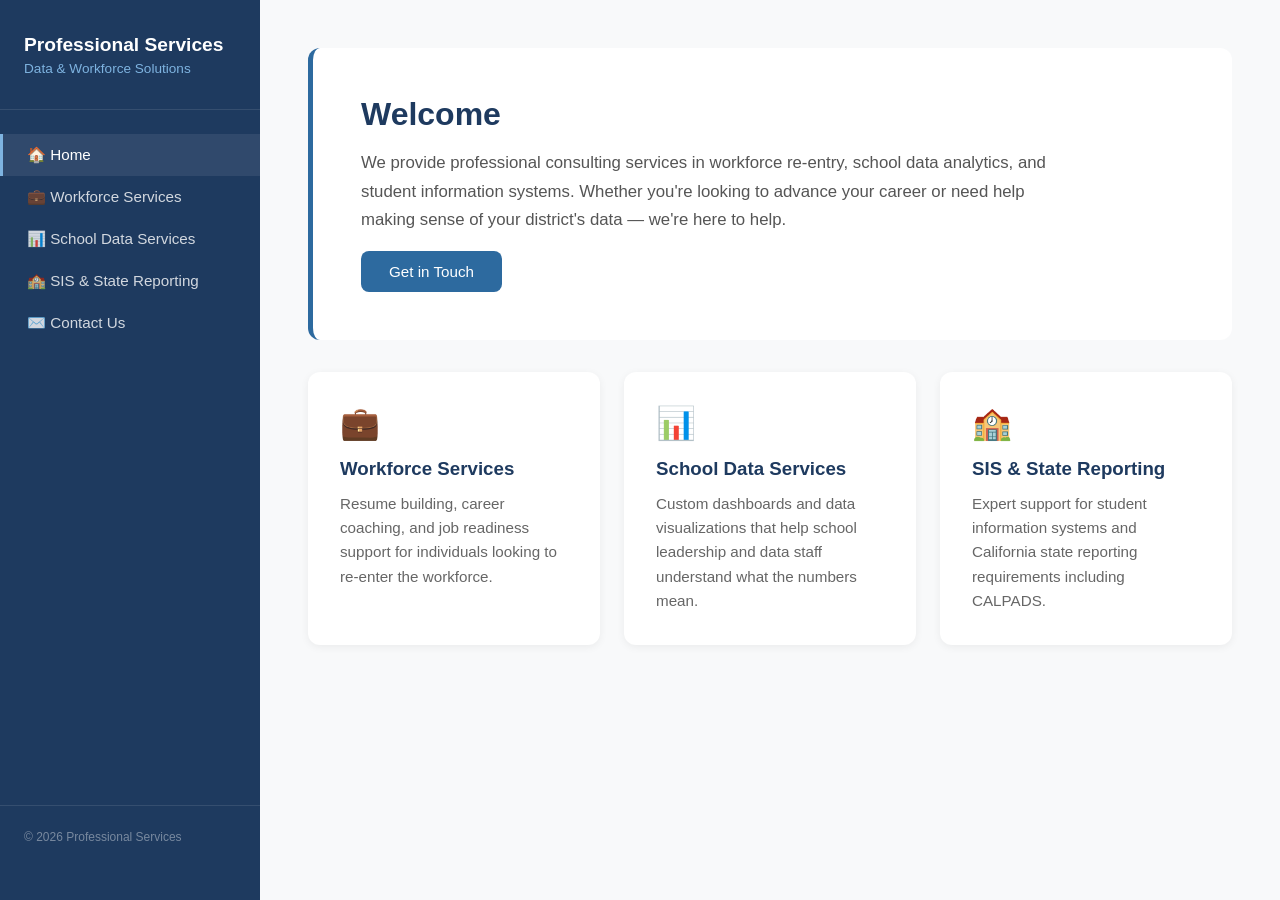
==== index.html @ fb720c8e "Initial website upload" ====
<!DOCTYPE html>
<html lang="en">
<head>
  <meta charset="UTF-8">
  <meta name="viewport" content="width=device-width, initial-scale=1.0">
  <title>Professional Services</title>
  <link rel="stylesheet" href="styles.css">
</head>
<body>

  <aside class="sidebar">
    <div class="sidebar-logo">
      <h2>Professional Services</h2>
      <span>Data &amp; Workforce Solutions</span>
    </div>
    <nav>
      <a href="index.html" class="active">🏠 Home</a>
      <a href="workforce.html">💼 Workforce Services</a>
      <a href="school-data.html">📊 School Data Services</a>
      <a href="sis-reporting.html">🏫 SIS &amp; State Reporting</a>
      <a href="contact.html">✉️ Contact Us</a>
    </nav>
    <div class="sidebar-footer">&copy; 2026 Professional Services</div>
  </aside>

  <main class="main">
    <div class="hero">
      <h1>Welcome</h1>
      <p>We provide professional consulting services in workforce re-entry, school data analytics, and student information systems. Whether you're looking to advance your career or need help making sense of your district's data — we're here to help.</p>
      <a href="contact.html" class="btn">Get in Touch</a>
    </div>

    <div class="cards">
      <a href="workforce.html" class="card">
        <div class="card-icon">💼</div>
        <h3>Workforce Services</h3>
        <p>Resume building, career coaching, and job readiness support for individuals looking to re-enter the workforce.</p>
      </a>
      <a href="school-data.html" class="card">
        <div class="card-icon">📊</div>
        <h3>School Data Services</h3>
        <p>Custom dashboards and data visualizations that help school leadership and data staff understand what the numbers mean.</p>
      </a>
      <a href="sis-reporting.html" class="card">
        <div class="card-icon">🏫</div>
        <h3>SIS &amp; State Reporting</h3>
        <p>Expert support for student information systems and California state reporting requirements including CALPADS.</p>
      </a>
    </div>
  </main>

</body>
</html>
---- styles.css ----
:root {
  --sidebar-width: 260px;
  --sidebar-bg: #1e3a5f;
  --accent: #2d6a9f;
  --bg: #f8f9fa;
  --text: #333;
  --white: #fff;
}

* {
  margin: 0;
  padding: 0;
  box-sizing: border-box;
}

body {
  font-family: 'Segoe UI', sans-serif;
  background: var(--bg);
  color: var(--text);
  display: flex;
  min-height: 100vh;
}

.sidebar {
  width: var(--sidebar-width);
  background: var(--sidebar-bg);
  position: fixed;
  top: 0;
  left: 0;
  height: 100vh;
  display: flex;
  flex-direction: column;
  padding: 2rem 0;
  z-index: 100;
}

.sidebar-logo {
  padding: 0 1.5rem 2rem;
  border-bottom: 1px solid rgba(255,255,255,0.1);
}

.sidebar-logo h2 {
  color: var(--white);
  font-size: 1.2rem;
  line-height: 1.4;
}

.sidebar-logo span {
  color: #7eb3e0;
  font-size: 0.85rem;
}

nav {
  padding: 1.5rem 0;
  flex: 1;
}

nav a {
  display: block;
  padding: 0.75rem 1.5rem;
  color: rgba(255,255,255,0.8);
  text-decoration: none;
  font-size: 0.95rem;
  transition: all 0.2s;
  border-left: 3px solid transparent;
}

nav a:hover,
nav a.active {
  background: rgba(255,255,255,0.08);
  color: var(--white);
  border-left-color: #7eb3e0;
}

.main {
  margin-left: var(--sidebar-width);
  flex: 1;
  padding: 3rem;
  max-width: calc(100vw - var(--sidebar-width));
}

.hero {
  background: var(--white);
  border-radius: 12px;
  padding: 3rem;
  margin-bottom: 2rem;
  border-left: 5px solid var(--accent);
}

.hero h1 {
  font-size: 2rem;
  color: var(--sidebar-bg);
  margin-bottom: 1rem;
}

.hero p {
  font-size: 1.05rem;
  line-height: 1.7;
  color: #555;
  max-width: 700px;
}

.cards {
  display: grid;
  grid-template-columns: repeat(auto-fit, minmax(260px, 1fr));
  gap: 1.5rem;
  margin-bottom: 2rem;
}

.card {
  background: var(--white);
  border-radius: 12px;
  padding: 2rem;
  box-shadow: 0 2px 8px rgba(0,0,0,0.06);
  transition: transform 0.2s, box-shadow 0.2s;
  text-decoration: none;
  color: inherit;
  display: block;
}

.card:hover {
  transform: translateY(-3px);
  box-shadow: 0 6px 16px rgba(0,0,0,0.1);
}

.card-icon {
  font-size: 2rem;
  margin-bottom: 1rem;
}

.card h3 {
  color: var(--sidebar-bg);
  margin-bottom: 0.75rem;
}

.card p {
  color: #666;
  line-height: 1.6;
  font-size: 0.95rem;
}

.page-header {
  background: var(--white);
  border-radius: 12px;
  padding: 2.5rem 3rem;
  margin-bottom: 2rem;
  border-left: 5px solid var(--accent);
}

.page-header h1 {
  color: var(--sidebar-bg);
  font-size: 1.8rem;
  margin-bottom: 0.5rem;
}

.page-header p {
  color: #666;
  font-size: 1rem;
}

.content-section {
  background: var(--white);
  border-radius: 12px;
  padding: 2rem 3rem;
  margin-bottom: 1.5rem;
  box-shadow: 0 2px 8px rgba(0,0,0,0.04);
}

.content-section h2 {
  color: var(--sidebar-bg);
  margin-bottom: 1rem;
  font-size: 1.3rem;
}

.content-section ul {
  list-style: none;
  padding: 0;
}

.content-section ul li {
  padding: 0.5rem 0;
  color: #555;
  line-height: 1.6;
  border-bottom: 1px solid #f0f0f0;
}

.content-section ul li:last-child {
  border-bottom: none;
}

.content-section ul li::before {
  content: "✓ ";
  color: var(--accent);
  font-weight: bold;
}

.btn {
  display: inline-block;
  background: var(--accent);
  color: var(--white);
  padding: 0.75rem 1.75rem;
  border-radius: 8px;
  text-decoration: none;
  font-size: 0.95rem;
  margin-top: 1rem;
  transition: background 0.2s;
}

.btn:hover {
  background: var(--sidebar-bg);
}

.form-grid {
  display: grid;
  grid-template-columns: 1fr 1fr;
  gap: 1.25rem;
}

.form-group {
  display: flex;
  flex-direction: column;
}

.form-group.full {
  grid-column: 1 / -1;
}

.form-group label {
  font-size: 0.9rem;
  color: #555;
  margin-bottom: 0.4rem;
  font-weight: 500;
}

.form-group input,
.form-group select,
.form-group textarea {
  padding: 0.75rem 1rem;
  border: 1px solid #ddd;
  border-radius: 8px;
  font-size: 0.95rem;
  font-family: inherit;
  transition: border-color 0.2s;
  background: #fafafa;
}

.form-group input:focus,
.form-group select:focus,
.form-group textarea:focus {
  outline: none;
  border-color: var(--accent);
  background: var(--white);
}

.form-group textarea {
  resize: vertical;
  min-height: 120px;
}

.btn-submit {
  background: var(--accent);
  color: var(--white);
  border: none;
  padding: 0.85rem 2rem;
  border-radius: 8px;
  font-size: 1rem;
  cursor: pointer;
  margin-top: 0.5rem;
  transition: background 0.2s;
}

.btn-submit:hover {
  background: var(--sidebar-bg);
}

.form-message {
  margin-top: 1rem;
  padding: 1rem;
  border-radius: 8px;
  display: none;
}

.form-message.success {
  background: #d4edda;
  color: #155724;
  border: 1px solid #c3e6cb;
  display: block;
}

.form-message.error {
  background: #f8d7da;
  color: #721c24;
  border: 1px solid #f5c6cb;
  display: block;
}

.sidebar-footer {
  padding: 1.5rem;
  border-top: 1px solid rgba(255,255,255,0.1);
  color: rgba(255,255,255,0.4);
  font-size: 0.75rem;
}
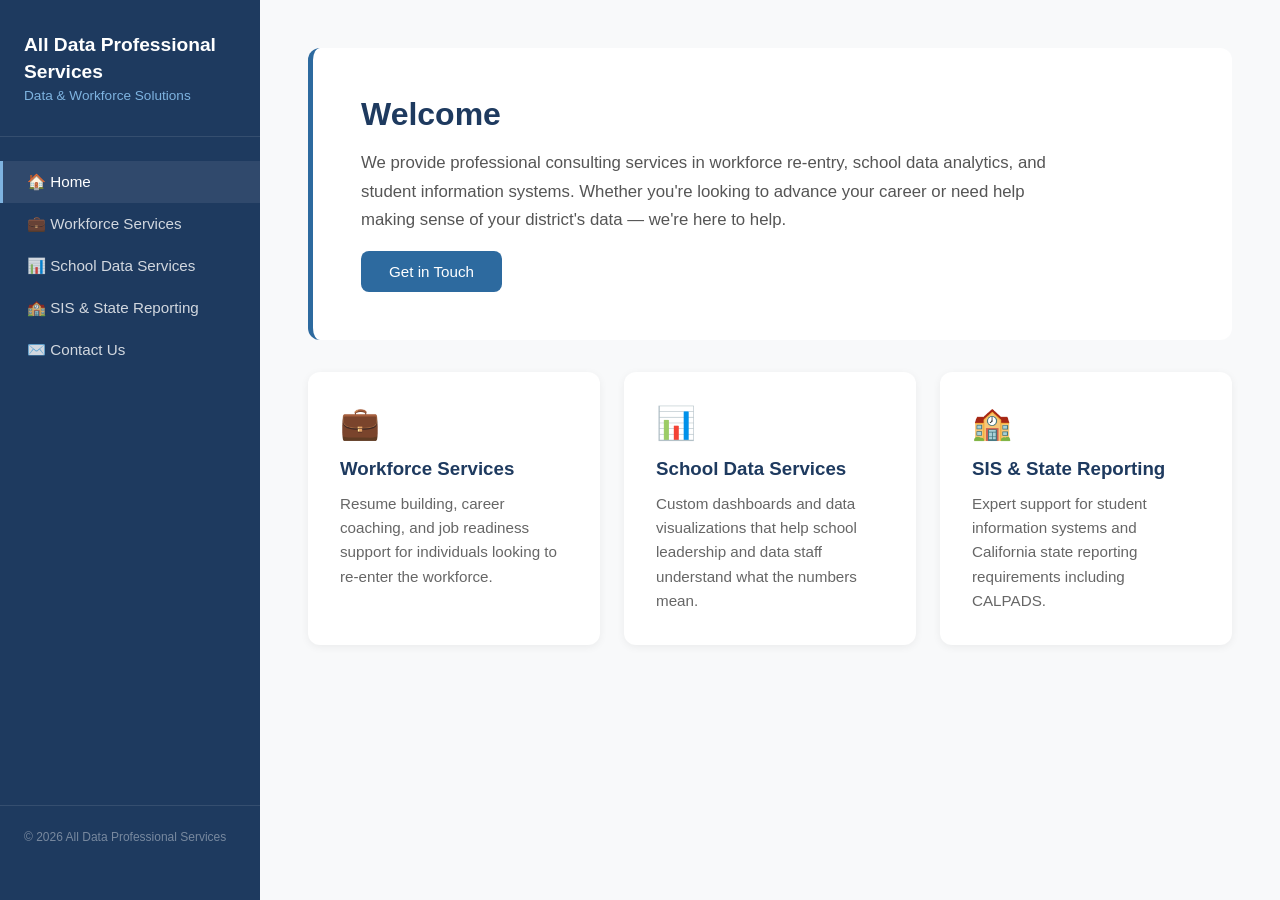
==== commit 9e5b3740: "Update title to All Data Professional Services" ====
--- a/index.html
+++ b/index.html
@@ -3,14 +3,14 @@
 <head>
   <meta charset="UTF-8">
   <meta name="viewport" content="width=device-width, initial-scale=1.0">
-  <title>Professional Services</title>
+  <title>All Data Professional Services</title>
   <link rel="stylesheet" href="styles.css">
 </head>
 <body>
 
   <aside class="sidebar">
     <div class="sidebar-logo">
-      <h2>Professional Services</h2>
+      <h2>All Data Professional Services</h2>
       <span>Data &amp; Workforce Solutions</span>
     </div>
     <nav>
@@ -20,7 +20,7 @@
       <a href="sis-reporting.html">🏫 SIS &amp; State Reporting</a>
       <a href="contact.html">✉️ Contact Us</a>
     </nav>
-    <div class="sidebar-footer">&copy; 2026 Professional Services</div>
+    <div class="sidebar-footer">&copy; 2026 All Data Professional Services</div>
   </aside>
 
   <main class="main">
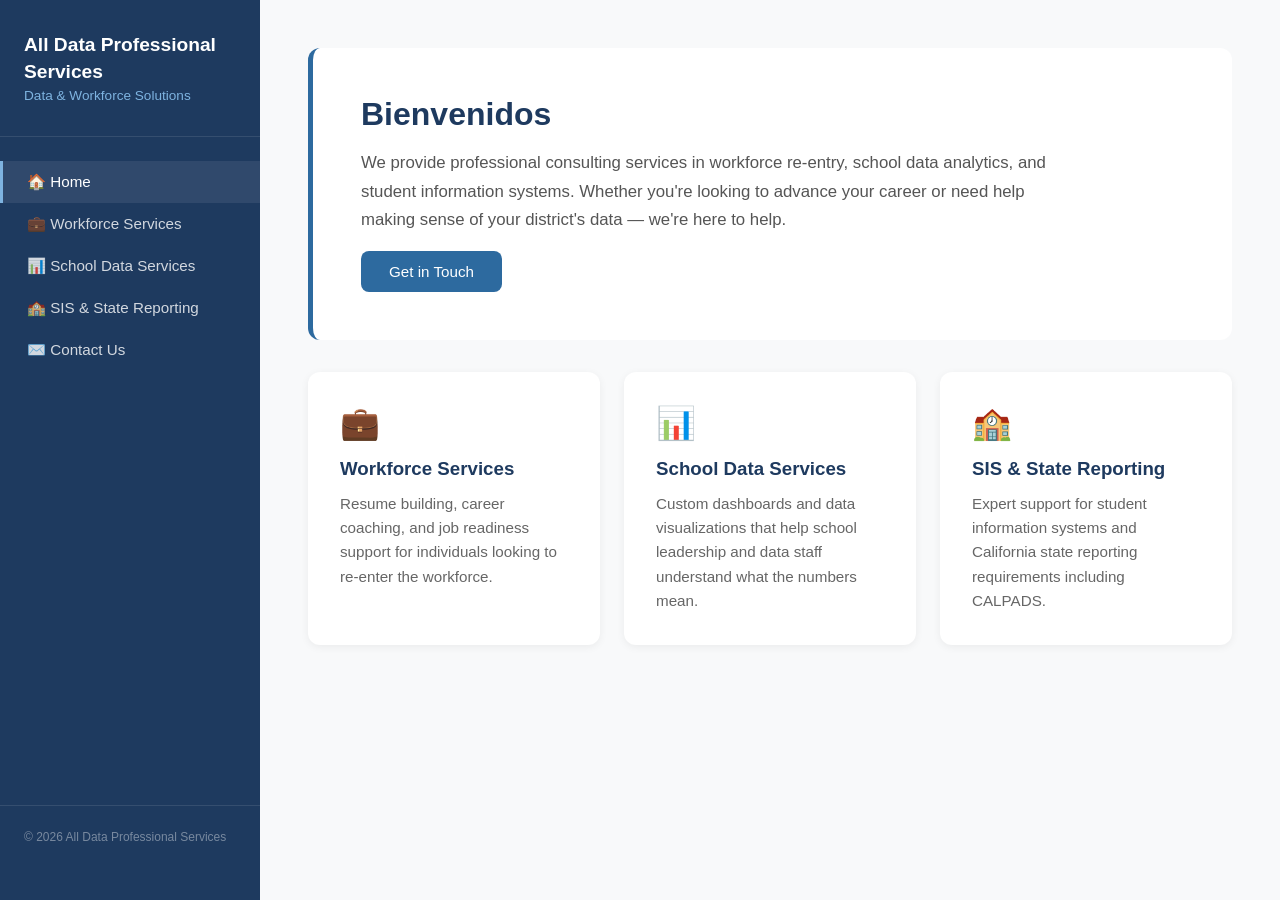
==== commit a5586778: "Change Welcome to Bienvenidos on home page" ====
--- a/index.html
+++ b/index.html
@@ -25,7 +25,7 @@
 
   <main class="main">
     <div class="hero">
-      <h1>Welcome</h1>
+      <h1>Bienvenidos</h1>
       <p>We provide professional consulting services in workforce re-entry, school data analytics, and student information systems. Whether you're looking to advance your career or need help making sense of your district's data — we're here to help.</p>
       <a href="contact.html" class="btn">Get in Touch</a>
     </div>
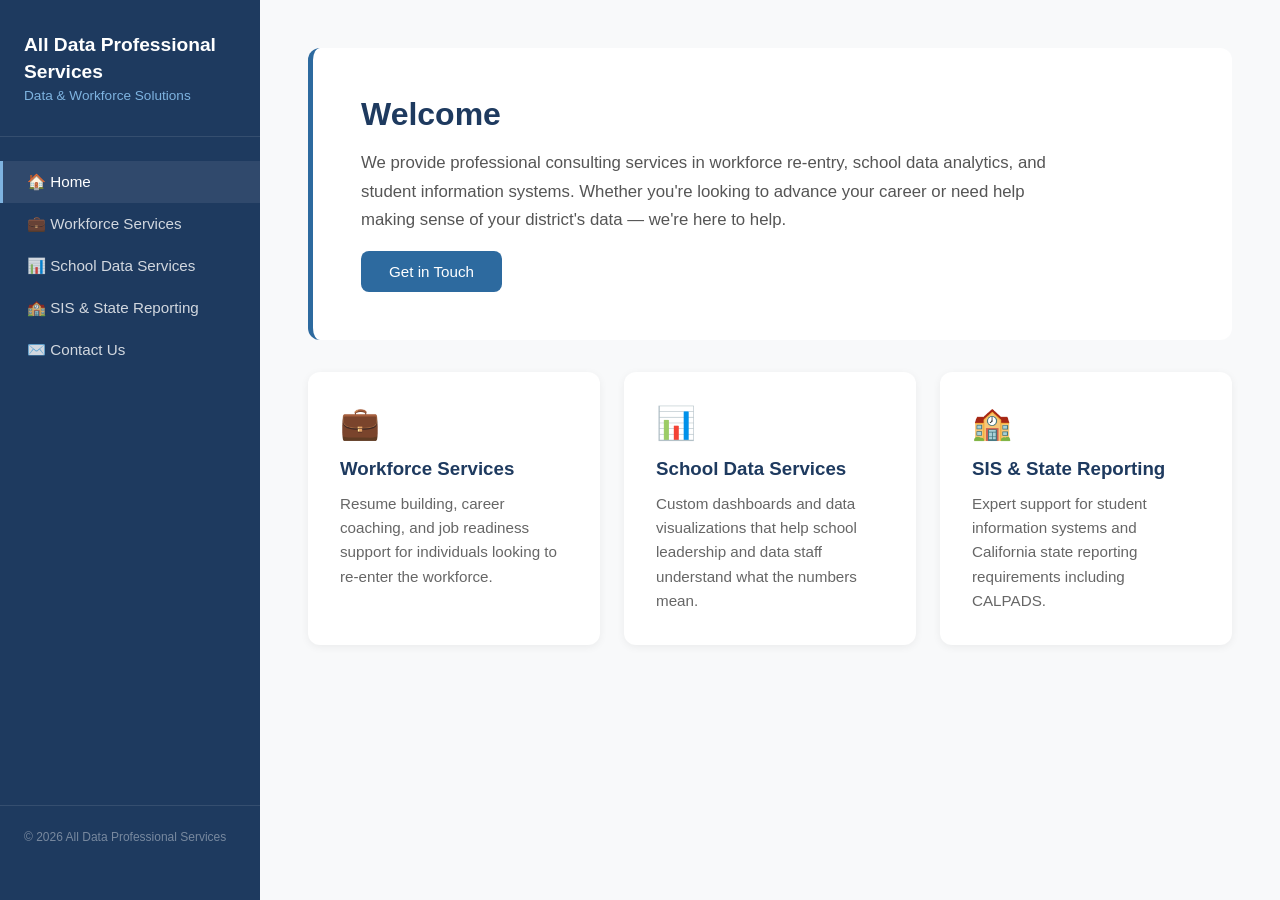
==== commit 97cc9c2e: "Change Bienvenidose to Welcome on home page" ====
--- a/index.html
+++ b/index.html
@@ -25,7 +25,7 @@
 
   <main class="main">
     <div class="hero">
-      <h1>Bienvenidos</h1>
+      <h1>Welcome</h1>
       <p>We provide professional consulting services in workforce re-entry, school data analytics, and student information systems. Whether you're looking to advance your career or need help making sense of your district's data — we're here to help.</p>
       <a href="contact.html" class="btn">Get in Touch</a>
     </div>
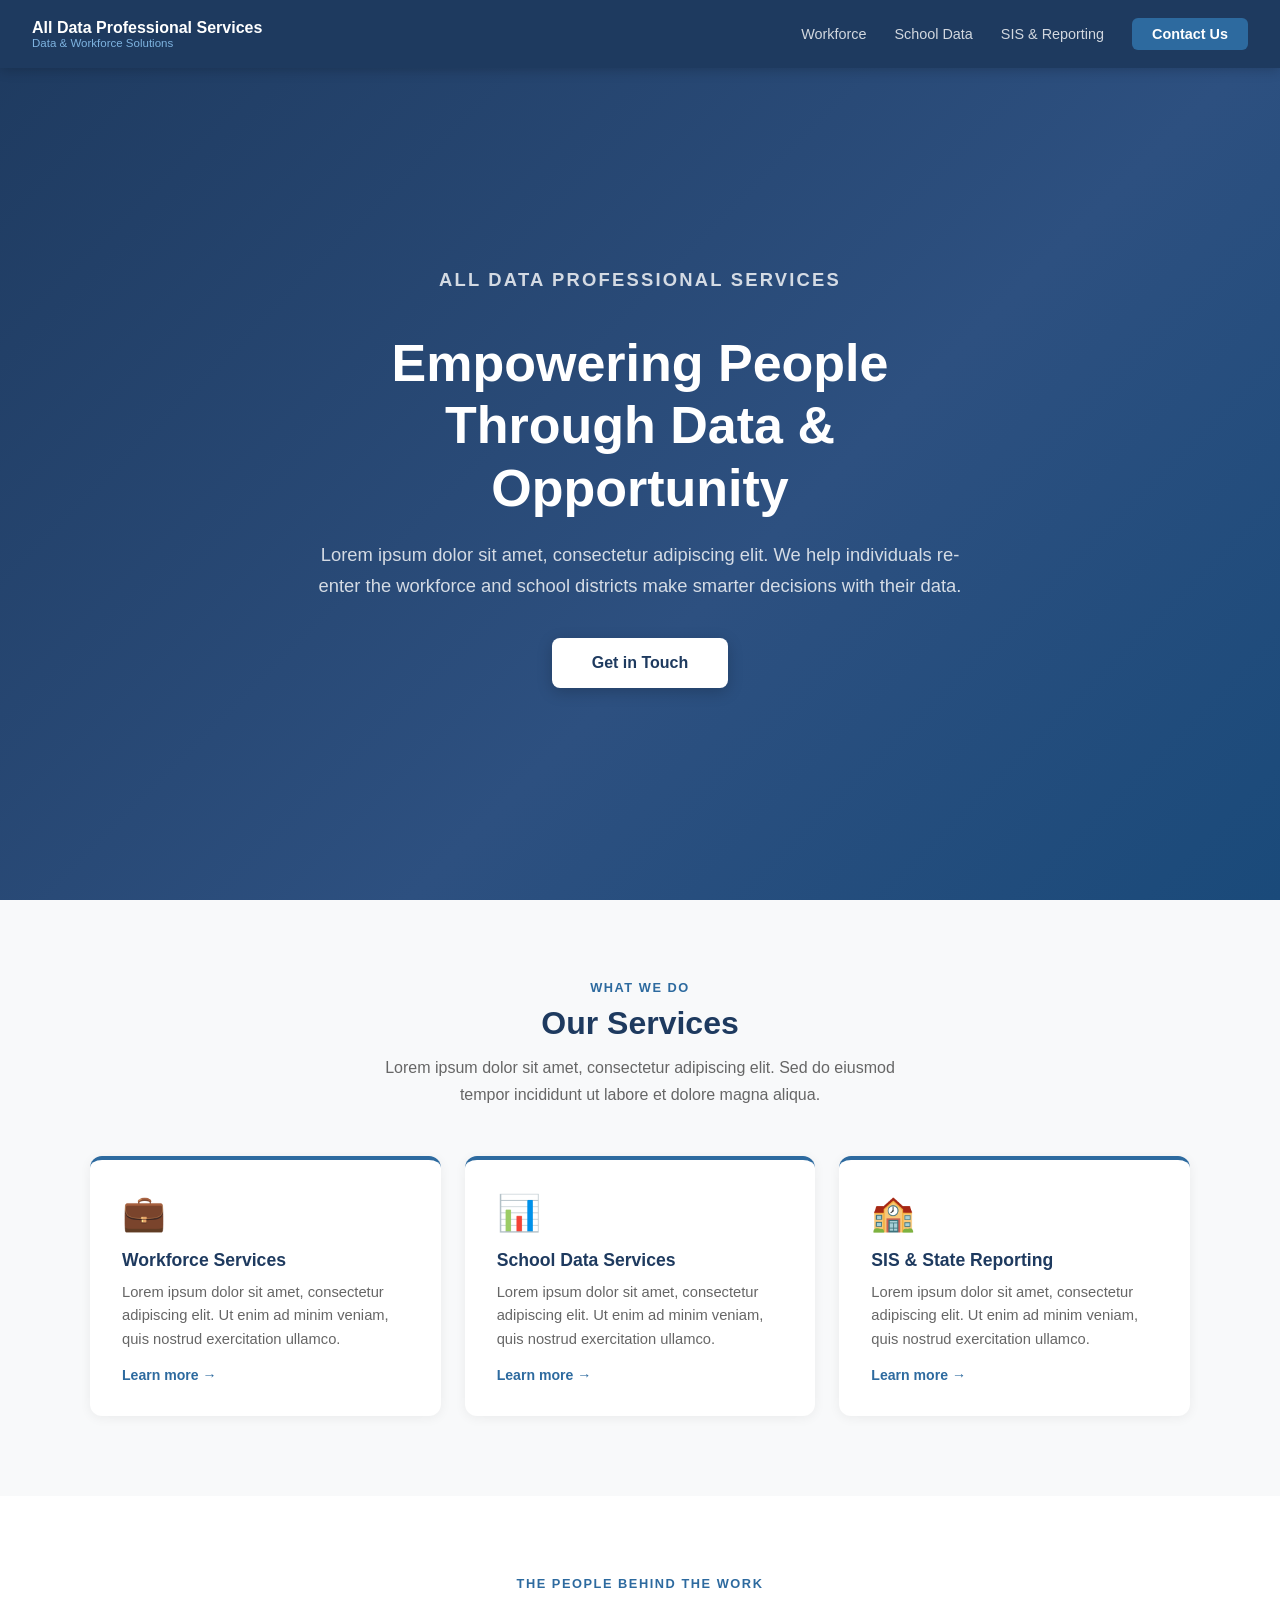
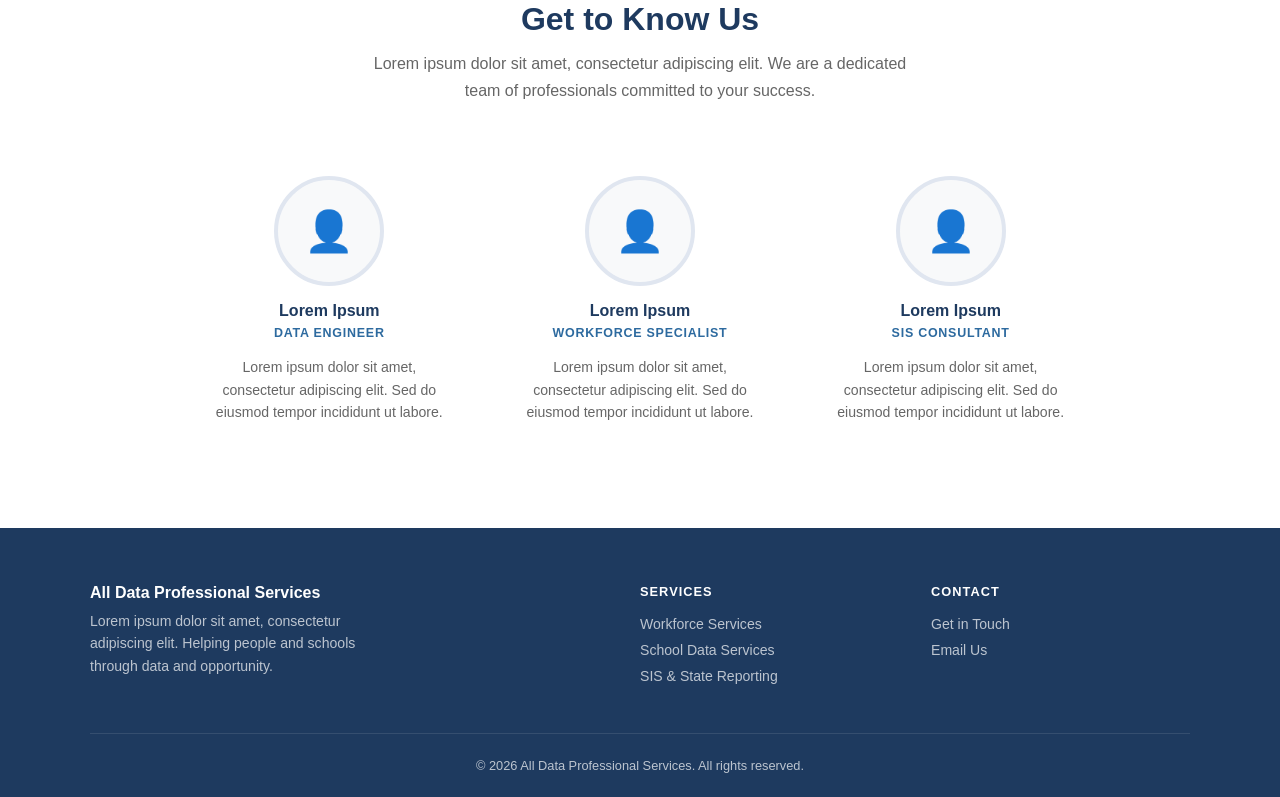
==== commit c28accc2: "Redesign: sticky nav, hero, team section, footer" ====
--- a/index.html
+++ b/index.html
@@ -8,46 +8,111 @@
 </head>
 <body>
 
-  <aside class="sidebar">
-    <div class="sidebar-logo">
-      <h2>All Data Professional Services</h2>
+  <!-- STICKY NAV -->
+  <nav class="nav">
+    <a href="index.html" class="nav-logo">
+      All Data Professional Services
       <span>Data &amp; Workforce Solutions</span>
+    </a>
+    <ul class="nav-links">
+      <li><a href="workforce.html">Workforce</a></li>
+      <li><a href="school-data.html">School Data</a></li>
+      <li><a href="sis-reporting.html">SIS &amp; Reporting</a></li>
+      <li><a href="contact.html" class="nav-cta">Contact Us</a></li>
+    </ul>
+  </nav>
+
+  <!-- HERO -->
+  <section class="hero">
+    <div class="hero-content">
+      <p class="hero-eyebrow">All Data Professional Services</p>
+      <h1>Empowering People Through Data &amp; Opportunity</h1>
+      <p>Lorem ipsum dolor sit amet, consectetur adipiscing elit. We help individuals re-enter the workforce and school districts make smarter decisions with their data.</p>
+      <a href="contact.html" class="btn-hero">Get in Touch</a>
     </div>
-    <nav>
-      <a href="index.html" class="active">🏠 Home</a>
-      <a href="workforce.html">💼 Workforce Services</a>
-      <a href="school-data.html">📊 School Data Services</a>
-      <a href="sis-reporting.html">🏫 SIS &amp; State Reporting</a>
-      <a href="contact.html">✉️ Contact Us</a>
-    </nav>
-    <div class="sidebar-footer">&copy; 2026 All Data Professional Services</div>
-  </aside>
+  </section>
 
-  <main class="main">
-    <div class="hero">
-      <h1>Welcome</h1>
-      <p>We provide professional consulting services in workforce re-entry, school data analytics, and student information systems. Whether you're looking to advance your career or need help making sense of your district's data — we're here to help.</p>
-      <a href="contact.html" class="btn">Get in Touch</a>
-    </div>
-
-    <div class="cards">
+  <!-- SERVICES -->
+  <section class="services">
+    <p class="section-label">What We Do</p>
+    <h2 class="section-title">Our Services</h2>
+    <p class="section-sub">Lorem ipsum dolor sit amet, consectetur adipiscing elit. Sed do eiusmod tempor incididunt ut labore et dolore magna aliqua.</p>
+    <div class="cards-grid">
       <a href="workforce.html" class="card">
         <div class="card-icon">💼</div>
         <h3>Workforce Services</h3>
-        <p>Resume building, career coaching, and job readiness support for individuals looking to re-enter the workforce.</p>
+        <p>Lorem ipsum dolor sit amet, consectetur adipiscing elit. Ut enim ad minim veniam, quis nostrud exercitation ullamco.</p>
+        <span class="card-link">Learn more →</span>
       </a>
       <a href="school-data.html" class="card">
         <div class="card-icon">📊</div>
         <h3>School Data Services</h3>
-        <p>Custom dashboards and data visualizations that help school leadership and data staff understand what the numbers mean.</p>
+        <p>Lorem ipsum dolor sit amet, consectetur adipiscing elit. Ut enim ad minim veniam, quis nostrud exercitation ullamco.</p>
+        <span class="card-link">Learn more →</span>
       </a>
       <a href="sis-reporting.html" class="card">
         <div class="card-icon">🏫</div>
         <h3>SIS &amp; State Reporting</h3>
-        <p>Expert support for student information systems and California state reporting requirements including CALPADS.</p>
+        <p>Lorem ipsum dolor sit amet, consectetur adipiscing elit. Ut enim ad minim veniam, quis nostrud exercitation ullamco.</p>
+        <span class="card-link">Learn more →</span>
       </a>
     </div>
-  </main>
+  </section>
+
+  <!-- TEAM -->
+  <section class="team">
+    <p class="section-label">The People Behind the Work</p>
+    <h2 class="section-title">Get to Know Us</h2>
+    <p class="section-sub">Lorem ipsum dolor sit amet, consectetur adipiscing elit. We are a dedicated team of professionals committed to your success.</p>
+    <div class="team-grid">
+      <div class="team-card">
+        <div class="team-photo">👤</div>
+        <h3>Lorem Ipsum</h3>
+        <p class="title">Data Engineer</p>
+        <p>Lorem ipsum dolor sit amet, consectetur adipiscing elit. Sed do eiusmod tempor incididunt ut labore.</p>
+      </div>
+      <div class="team-card">
+        <div class="team-photo">👤</div>
+        <h3>Lorem Ipsum</h3>
+        <p class="title">Workforce Specialist</p>
+        <p>Lorem ipsum dolor sit amet, consectetur adipiscing elit. Sed do eiusmod tempor incididunt ut labore.</p>
+      </div>
+      <div class="team-card">
+        <div class="team-photo">👤</div>
+        <h3>Lorem Ipsum</h3>
+        <p class="title">SIS Consultant</p>
+        <p>Lorem ipsum dolor sit amet, consectetur adipiscing elit. Sed do eiusmod tempor incididunt ut labore.</p>
+      </div>
+    </div>
+  </section>
+
+  <!-- FOOTER -->
+  <footer class="footer">
+    <div class="footer-inner">
+      <div class="footer-brand">
+        <h3>All Data Professional Services</h3>
+        <p>Lorem ipsum dolor sit amet, consectetur adipiscing elit. Helping people and schools through data and opportunity.</p>
+      </div>
+      <div class="footer-col">
+        <h4>Services</h4>
+        <ul>
+          <li><a href="workforce.html">Workforce Services</a></li>
+          <li><a href="school-data.html">School Data Services</a></li>
+          <li><a href="sis-reporting.html">SIS &amp; State Reporting</a></li>
+        </ul>
+      </div>
+      <div class="footer-col">
+        <h4>Contact</h4>
+        <ul>
+          <li><a href="contact.html">Get in Touch</a></li>
+          <li><a href="mailto:paulo.j.mejia@gmail.com">Email Us</a></li>
+        </ul>
+      </div>
+    </div>
+    <div class="footer-bottom">
+      &copy; 2026 All Data Professional Services. All rights reserved.
+    </div>
+  </footer>
 
 </body>
 </html>
--- a/styles.css
+++ b/styles.css
@@ -1,202 +1,358 @@
+/* ─── RESET & BASE ─────────────────────────── */
+*, *::before, *::after { margin: 0; padding: 0; box-sizing: border-box; }
+
 :root {
-  --sidebar-width: 260px;
-  --sidebar-bg: #1e3a5f;
-  --accent: #2d6a9f;
-  --bg: #f8f9fa;
-  --text: #333;
-  --white: #fff;
-}
-
-* {
-  margin: 0;
-  padding: 0;
-  box-sizing: border-box;
+  --navy:   #1e3a5f;
+  --blue:   #2d6a9f;
+  --light:  #f8f9fa;
+  --white:  #fff;
+  --text:   #333;
+  --muted:  #666;
+  --border: #e0e6f0;
+  --nav-h:  68px;
 }
 
 body {
   font-family: 'Segoe UI', sans-serif;
-  background: var(--bg);
   color: var(--text);
+  background: var(--white);
+}
+
+/* ─── STICKY NAV ────────────────────────────── */
+.nav {
+  position: fixed;
+  top: 0; left: 0; right: 0;
+  height: var(--nav-h);
+  background: var(--navy);
   display: flex;
+  align-items: center;
+  justify-content: space-between;
+  padding: 0 2rem;
+  z-index: 1000;
+  box-shadow: 0 2px 12px rgba(0,0,0,0.2);
+}
+
+.nav-logo {
+  color: var(--white);
+  font-size: 1rem;
+  font-weight: 700;
+  text-decoration: none;
+  line-height: 1.2;
+}
+
+.nav-logo span {
+  color: #7eb3e0;
+  font-size: 0.72rem;
+  font-weight: 400;
+  display: block;
+}
+
+.nav-links {
+  display: flex;
+  align-items: center;
+  gap: 1.75rem;
+  list-style: none;
+}
+
+.nav-links a {
+  color: rgba(255,255,255,0.8);
+  text-decoration: none;
+  font-size: 0.9rem;
+  transition: color 0.2s;
+}
+
+.nav-links a:hover { color: var(--white); }
+
+.nav-cta {
+  background: var(--blue);
+  color: var(--white) !important;
+  padding: 0.5rem 1.25rem;
+  border-radius: 6px;
+  font-weight: 600 !important;
+}
+
+.nav-cta:hover { background: #245a8f !important; color: var(--white) !important; }
+
+/* Hide nav links on mobile — keep Contact button only */
+@media (max-width: 768px) {
+  .nav-links li:not(:last-child) { display: none; }
+  .nav { padding: 0 1.25rem; }
+  .nav-logo { font-size: 0.9rem; }
+}
+
+/* ─── HERO ──────────────────────────────────── */
+.hero {
   min-height: 100vh;
-}
-
-.sidebar {
-  width: var(--sidebar-width);
-  background: var(--sidebar-bg);
-  position: fixed;
-  top: 0;
-  left: 0;
-  height: 100vh;
+  background: linear-gradient(135deg, #1e3a5f 0%, #2d5080 60%, #1a4a7a 100%);
   display: flex;
-  flex-direction: column;
-  padding: 2rem 0;
-  z-index: 100;
-}
-
-.sidebar-logo {
-  padding: 0 1.5rem 2rem;
-  border-bottom: 1px solid rgba(255,255,255,0.1);
-}
-
-.sidebar-logo h2 {
+  align-items: center;
+  justify-content: center;
+  text-align: center;
+  padding: calc(var(--nav-h) + 3rem) 1.5rem 4rem;
+}
+
+.hero-content { max-width: 680px; }
+
+.hero-eyebrow {
+  color: #7eb3e0;
+  font-size: 0.82rem;
+  font-weight: 700;
+  text-transform: uppercase;
+  letter-spacing: 0.12em;
+  margin-bottom: 1.25rem;
+}
+
+.hero h1 {
   color: var(--white);
-  font-size: 1.2rem;
-  line-height: 1.4;
-}
-
-.sidebar-logo span {
-  color: #7eb3e0;
-  font-size: 0.85rem;
-}
-
-nav {
-  padding: 1.5rem 0;
-  flex: 1;
-}
-
-nav a {
-  display: block;
-  padding: 0.75rem 1.5rem;
+  font-size: clamp(2rem, 5vw, 3.25rem);
+  line-height: 1.2;
+  margin-bottom: 1.25rem;
+  font-weight: 700;
+}
+
+.hero p {
   color: rgba(255,255,255,0.8);
-  text-decoration: none;
-  font-size: 0.95rem;
-  transition: all 0.2s;
-  border-left: 3px solid transparent;
-}
-
-nav a:hover,
-nav a.active {
-  background: rgba(255,255,255,0.08);
-  color: var(--white);
-  border-left-color: #7eb3e0;
-}
-
-.main {
-  margin-left: var(--sidebar-width);
-  flex: 1;
-  padding: 3rem;
-  max-width: calc(100vw - var(--sidebar-width));
-}
-
-.hero {
-  background: var(--white);
-  border-radius: 12px;
-  padding: 3rem;
-  margin-bottom: 2rem;
-  border-left: 5px solid var(--accent);
-}
-
-.hero h1 {
-  font-size: 2rem;
-  color: var(--sidebar-bg);
-  margin-bottom: 1rem;
-}
-
-.hero p {
-  font-size: 1.05rem;
+  font-size: clamp(1rem, 2.5vw, 1.15rem);
   line-height: 1.7;
-  color: #555;
-  max-width: 700px;
-}
-
-.cards {
+  margin-bottom: 2.25rem;
+}
+
+.btn-hero {
+  display: inline-block;
+  background: var(--white);
+  color: var(--navy);
+  padding: 1rem 2.5rem;
+  border-radius: 8px;
+  font-size: 1rem;
+  font-weight: 700;
+  text-decoration: none;
+  box-shadow: 0 4px 16px rgba(0,0,0,0.2);
+  transition: transform 0.2s, box-shadow 0.2s;
+}
+
+.btn-hero:hover {
+  transform: translateY(-2px);
+  box-shadow: 0 8px 24px rgba(0,0,0,0.25);
+}
+
+/* ─── SECTION SHARED ────────────────────────── */
+.section-label {
+  text-align: center;
+  color: var(--blue);
+  font-size: 0.8rem;
+  font-weight: 700;
+  text-transform: uppercase;
+  letter-spacing: 0.12em;
+  margin-bottom: 0.6rem;
+}
+
+.section-title {
+  text-align: center;
+  color: var(--navy);
+  font-size: clamp(1.5rem, 3vw, 2rem);
+  margin-bottom: 0.75rem;
+}
+
+.section-sub {
+  text-align: center;
+  color: var(--muted);
+  font-size: 1rem;
+  max-width: 540px;
+  margin: 0 auto 3rem;
+  line-height: 1.7;
+}
+
+/* ─── SERVICES ──────────────────────────────── */
+.services {
+  padding: 5rem 1.5rem;
+  background: var(--light);
+}
+
+.cards-grid {
   display: grid;
-  grid-template-columns: repeat(auto-fit, minmax(260px, 1fr));
+  grid-template-columns: 1fr;
   gap: 1.5rem;
-  margin-bottom: 2rem;
+  max-width: 1100px;
+  margin: 0 auto;
+}
+
+@media (min-width: 768px) {
+  .cards-grid { grid-template-columns: repeat(3, 1fr); }
 }
 
 .card {
   background: var(--white);
   border-radius: 12px;
   padding: 2rem;
-  box-shadow: 0 2px 8px rgba(0,0,0,0.06);
-  transition: transform 0.2s, box-shadow 0.2s;
+  box-shadow: 0 2px 12px rgba(0,0,0,0.06);
+  border-top: 4px solid var(--blue);
   text-decoration: none;
   color: inherit;
   display: block;
+  transition: transform 0.2s, box-shadow 0.2s;
 }
 
 .card:hover {
-  transform: translateY(-3px);
-  box-shadow: 0 6px 16px rgba(0,0,0,0.1);
-}
-
-.card-icon {
-  font-size: 2rem;
+  transform: translateY(-4px);
+  box-shadow: 0 8px 24px rgba(0,0,0,0.1);
+}
+
+.card-icon { font-size: 2.2rem; margin-bottom: 1rem; }
+.card h3 { color: var(--navy); font-size: 1.1rem; margin-bottom: 0.6rem; }
+.card p  { color: var(--muted); font-size: 0.92rem; line-height: 1.6; }
+
+.card-link {
+  display: inline-block;
+  margin-top: 1rem;
+  color: var(--blue);
+  font-size: 0.88rem;
+  font-weight: 600;
+}
+
+/* ─── TEAM ──────────────────────────────────── */
+.team {
+  padding: 5rem 1.5rem;
+  background: var(--white);
+}
+
+.team-grid {
+  display: grid;
+  grid-template-columns: 1fr;
+  gap: 2rem;
+  max-width: 900px;
+  margin: 0 auto;
+}
+
+@media (min-width: 600px) {
+  .team-grid { grid-template-columns: repeat(3, 1fr); }
+}
+
+.team-card { text-align: center; padding: 1.5rem 1rem; }
+
+.team-photo {
+  width: 110px;
+  height: 110px;
+  border-radius: 50%;
+  background: var(--light);
+  border: 4px solid var(--border);
+  margin: 0 auto 1rem;
+  display: flex;
+  align-items: center;
+  justify-content: center;
+  font-size: 2.5rem;
+  overflow: hidden;
+}
+
+.team-photo img { width: 100%; height: 100%; object-fit: cover; }
+
+.team-card h3 { color: var(--navy); font-size: 1rem; margin-bottom: 0.25rem; }
+
+.team-card .title {
+  color: var(--blue);
+  font-size: 0.78rem;
+  font-weight: 700;
+  text-transform: uppercase;
+  letter-spacing: 0.06em;
+  margin-bottom: 0.75rem;
+}
+
+.team-card p { color: var(--muted); font-size: 0.88rem; line-height: 1.6; }
+
+/* ─── FOOTER ────────────────────────────────── */
+.footer {
+  background: var(--navy);
+  color: rgba(255,255,255,0.7);
+  padding: 3.5rem 1.5rem 0;
+}
+
+.footer-inner {
+  max-width: 1100px;
+  margin: 0 auto;
+  display: grid;
+  grid-template-columns: 1fr;
+  gap: 2rem;
+  padding-bottom: 2.5rem;
+}
+
+@media (min-width: 768px) {
+  .footer-inner { grid-template-columns: 2fr 1fr 1fr; }
+}
+
+.footer-brand h3 { color: var(--white); font-size: 1rem; margin-bottom: 0.5rem; }
+.footer-brand p  { font-size: 0.88rem; line-height: 1.6; max-width: 280px; }
+
+.footer-col h4 {
+  color: var(--white);
+  font-size: 0.8rem;
+  text-transform: uppercase;
+  letter-spacing: 0.08em;
   margin-bottom: 1rem;
 }
 
-.card h3 {
-  color: var(--sidebar-bg);
-  margin-bottom: 0.75rem;
-}
-
-.card p {
-  color: #666;
-  line-height: 1.6;
-  font-size: 0.95rem;
+.footer-col ul { list-style: none; }
+.footer-col ul li { margin-bottom: 0.5rem; }
+.footer-col ul li a {
+  color: rgba(255,255,255,0.7);
+  text-decoration: none;
+  font-size: 0.88rem;
+  transition: color 0.2s;
+}
+.footer-col ul li a:hover { color: var(--white); }
+
+.footer-bottom {
+  max-width: 1100px;
+  margin: 0 auto;
+  padding: 1.5rem 0;
+  border-top: 1px solid rgba(255,255,255,0.1);
+  font-size: 0.8rem;
+  text-align: center;
+}
+
+/* ─── INNER PAGES ───────────────────────────── */
+.page-wrap {
+  padding: calc(var(--nav-h) + 3rem) 1.5rem 4rem;
+  max-width: 860px;
+  margin: 0 auto;
 }
 
 .page-header {
   background: var(--white);
   border-radius: 12px;
-  padding: 2.5rem 3rem;
-  margin-bottom: 2rem;
-  border-left: 5px solid var(--accent);
-}
-
-.page-header h1 {
-  color: var(--sidebar-bg);
-  font-size: 1.8rem;
-  margin-bottom: 0.5rem;
-}
-
-.page-header p {
-  color: #666;
-  font-size: 1rem;
-}
+  padding: 2rem 2.5rem;
+  margin-bottom: 1.5rem;
+  border-left: 5px solid var(--blue);
+  box-shadow: 0 2px 8px rgba(0,0,0,0.05);
+}
+
+.page-header h1 { color: var(--navy); font-size: 1.8rem; margin-bottom: 0.4rem; }
+.page-header p  { color: var(--muted); }
 
 .content-section {
   background: var(--white);
   border-radius: 12px;
-  padding: 2rem 3rem;
-  margin-bottom: 1.5rem;
+  padding: 1.75rem 2.5rem;
+  margin-bottom: 1.25rem;
   box-shadow: 0 2px 8px rgba(0,0,0,0.04);
 }
 
-.content-section h2 {
-  color: var(--sidebar-bg);
-  margin-bottom: 1rem;
-  font-size: 1.3rem;
-}
-
-.content-section ul {
-  list-style: none;
-  padding: 0;
-}
-
+.content-section h2 { color: var(--navy); font-size: 1.2rem; margin-bottom: 1rem; }
+
+.content-section ul { list-style: none; padding: 0; }
 .content-section ul li {
   padding: 0.5rem 0;
-  color: #555;
+  color: var(--muted);
+  border-bottom: 1px solid var(--border);
+  font-size: 0.95rem;
   line-height: 1.6;
-  border-bottom: 1px solid #f0f0f0;
-}
-
-.content-section ul li:last-child {
-  border-bottom: none;
-}
-
-.content-section ul li::before {
-  content: "✓ ";
-  color: var(--accent);
-  font-weight: bold;
-}
+}
+.content-section ul li:last-child { border-bottom: none; }
+.content-section ul li::before { content: "✓ "; color: var(--blue); font-weight: bold; }
+
+.content-section p { color: var(--muted); line-height: 1.7; }
 
 .btn {
   display: inline-block;
-  background: var(--accent);
+  background: var(--blue);
   color: var(--white);
   padding: 0.75rem 1.75rem;
   border-radius: 8px;
@@ -205,28 +361,24 @@
   margin-top: 1rem;
   transition: background 0.2s;
 }
-
-.btn:hover {
-  background: var(--sidebar-bg);
-}
-
+.btn:hover { background: var(--navy); }
+
+/* ─── CONTACT FORM ──────────────────────────── */
 .form-grid {
   display: grid;
-  grid-template-columns: 1fr 1fr;
+  grid-template-columns: 1fr;
   gap: 1.25rem;
 }
 
-.form-group {
-  display: flex;
-  flex-direction: column;
-}
-
-.form-group.full {
-  grid-column: 1 / -1;
-}
+@media (min-width: 600px) {
+  .form-grid { grid-template-columns: 1fr 1fr; }
+}
+
+.form-group { display: flex; flex-direction: column; }
+.form-group.full { grid-column: 1 / -1; }
 
 .form-group label {
-  font-size: 0.9rem;
+  font-size: 0.88rem;
   color: #555;
   margin-bottom: 0.4rem;
   font-weight: 500;
@@ -236,29 +388,26 @@
 .form-group select,
 .form-group textarea {
   padding: 0.75rem 1rem;
-  border: 1px solid #ddd;
+  border: 1px solid var(--border);
   border-radius: 8px;
   font-size: 0.95rem;
   font-family: inherit;
+  background: #fafafa;
   transition: border-color 0.2s;
-  background: #fafafa;
 }
 
 .form-group input:focus,
 .form-group select:focus,
 .form-group textarea:focus {
   outline: none;
-  border-color: var(--accent);
-  background: var(--white);
-}
-
-.form-group textarea {
-  resize: vertical;
-  min-height: 120px;
-}
+  border-color: var(--blue);
+  background: var(--white);
+}
+
+.form-group textarea { resize: vertical; min-height: 120px; }
 
 .btn-submit {
-  background: var(--accent);
+  background: var(--blue);
   color: var(--white);
   border: none;
   padding: 0.85rem 2rem;
@@ -267,11 +416,9 @@
   cursor: pointer;
   margin-top: 0.5rem;
   transition: background 0.2s;
-}
-
-.btn-submit:hover {
-  background: var(--sidebar-bg);
-}
+  font-family: inherit;
+}
+.btn-submit:hover { background: var(--navy); }
 
 .form-message {
   margin-top: 1rem;
@@ -279,24 +426,15 @@
   border-radius: 8px;
   display: none;
 }
-
 .form-message.success {
   background: #d4edda;
   color: #155724;
   border: 1px solid #c3e6cb;
   display: block;
 }
-
 .form-message.error {
   background: #f8d7da;
   color: #721c24;
   border: 1px solid #f5c6cb;
   display: block;
 }
-
-.sidebar-footer {
-  padding: 1.5rem;
-  border-top: 1px solid rgba(255,255,255,0.1);
-  color: rgba(255,255,255,0.4);
-  font-size: 0.75rem;
-}
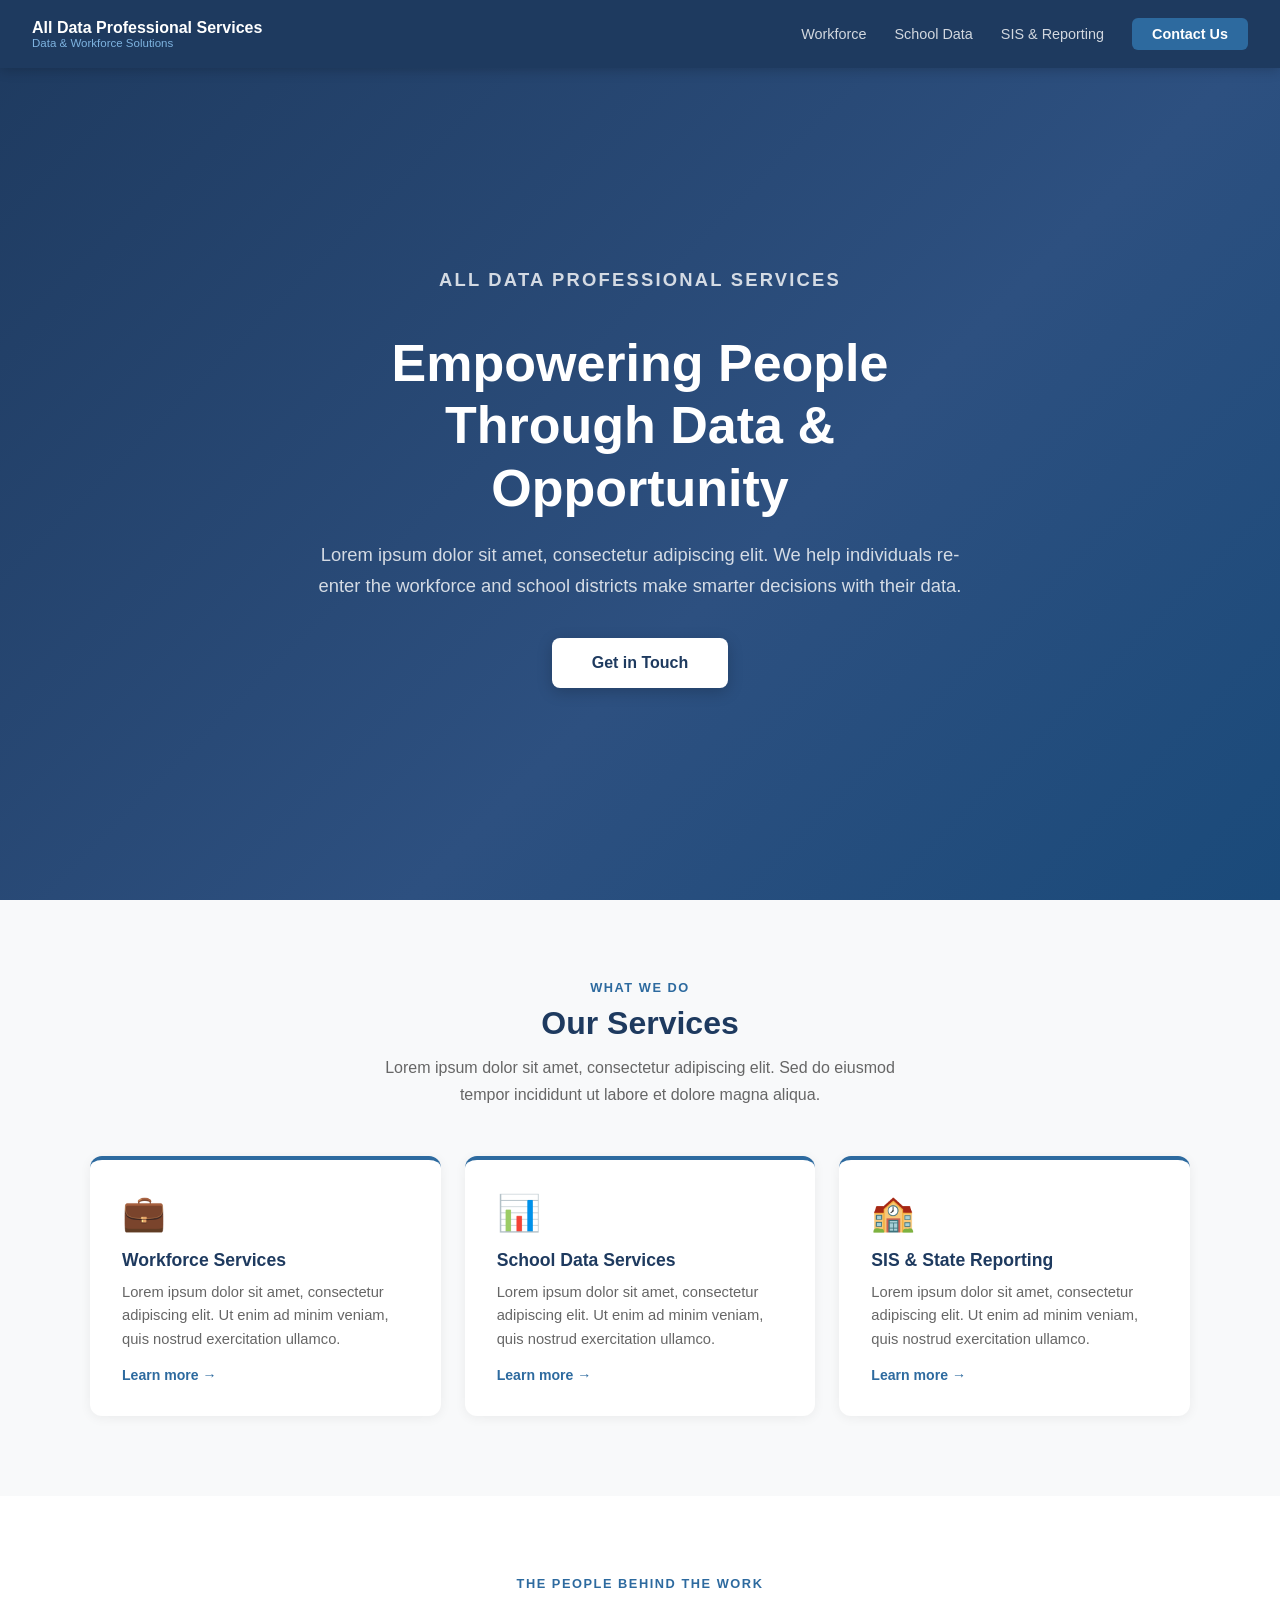
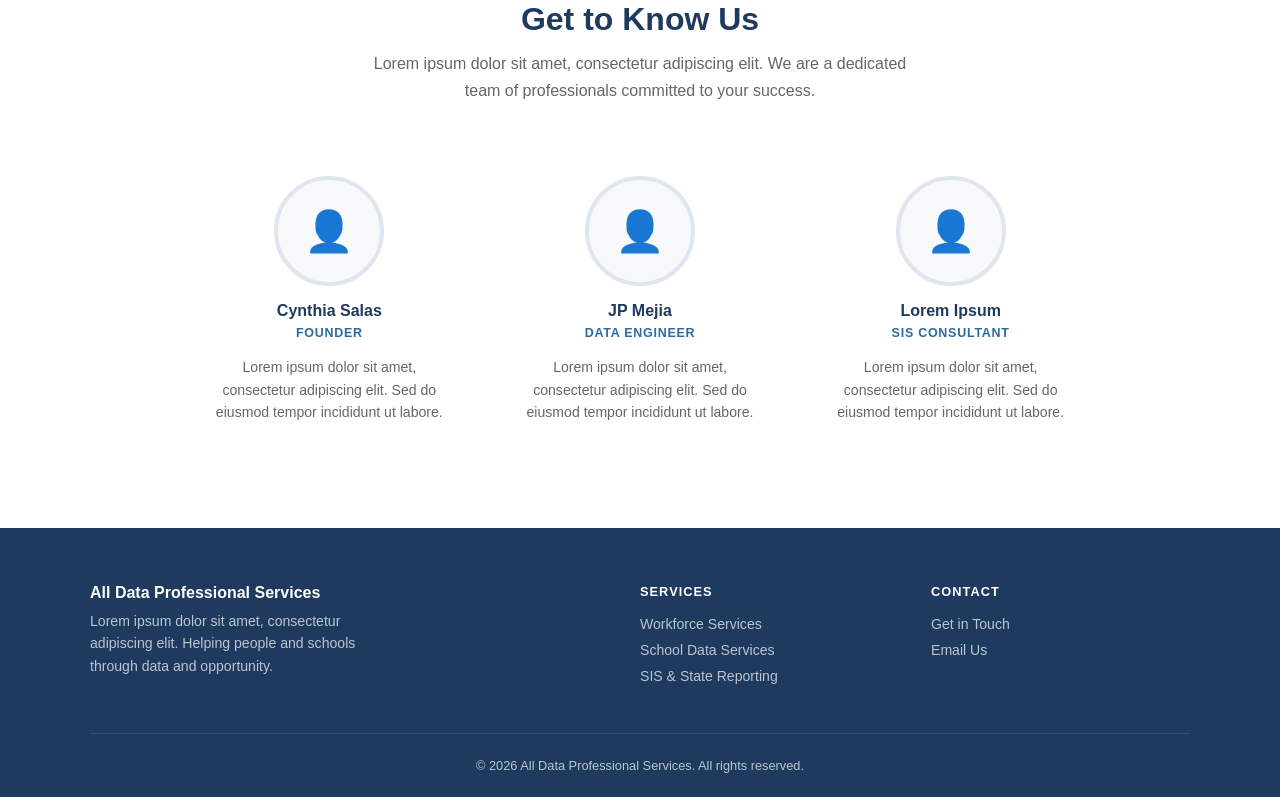
==== commit 415c15f7: "Reposition Cynthia and JP roles in index page" ====
--- a/index.html
+++ b/index.html
@@ -67,14 +67,14 @@
     <div class="team-grid">
       <div class="team-card">
         <div class="team-photo">👤</div>
-        <h3>Lorem Ipsum</h3>
-        <p class="title">Data Engineer</p>
+        <h3>Cynthia Salas</h3>
+        <p class="title">Founder</p>
         <p>Lorem ipsum dolor sit amet, consectetur adipiscing elit. Sed do eiusmod tempor incididunt ut labore.</p>
       </div>
       <div class="team-card">
         <div class="team-photo">👤</div>
-        <h3>Lorem Ipsum</h3>
-        <p class="title">Workforce Specialist</p>
+        <h3>JP Mejia</h3>
+        <p class="title">Data Engineer</p>
         <p>Lorem ipsum dolor sit amet, consectetur adipiscing elit. Sed do eiusmod tempor incididunt ut labore.</p>
       </div>
       <div class="team-card">
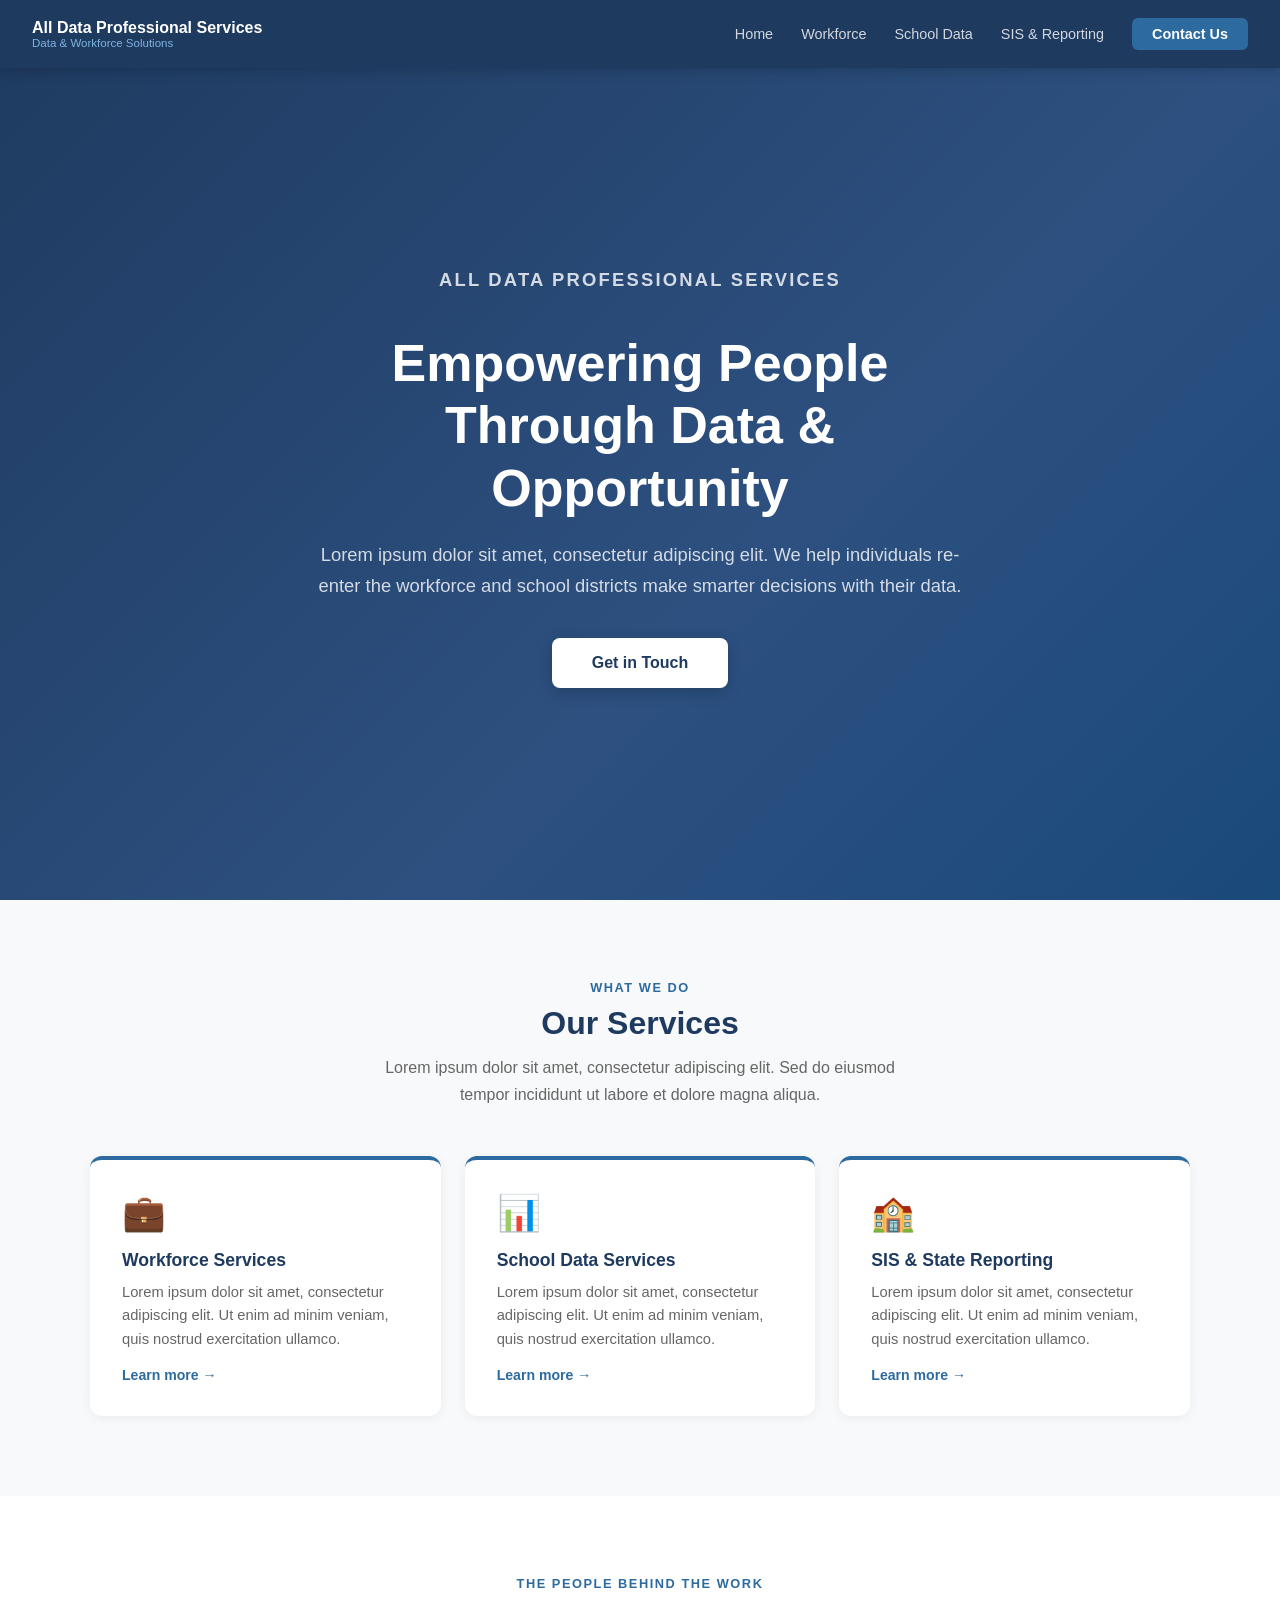
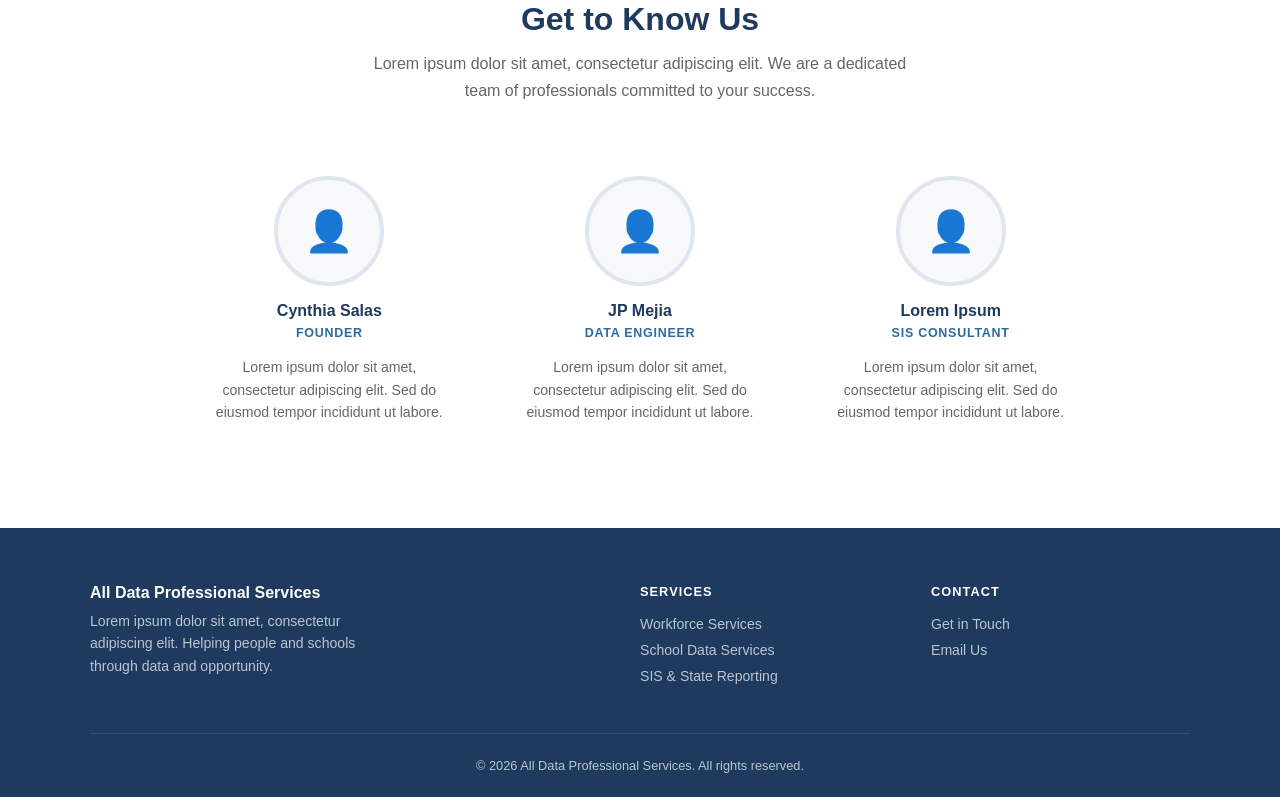
==== commit 959442d3: "Add Home link to navigation on all pages" ====
--- a/index.html
+++ b/index.html
@@ -15,6 +15,7 @@
       <span>Data &amp; Workforce Solutions</span>
     </a>
     <ul class="nav-links">
+      <li><a href="index.html">Home</a></li>
       <li><a href="workforce.html">Workforce</a></li>
       <li><a href="school-data.html">School Data</a></li>
       <li><a href="sis-reporting.html">SIS &amp; Reporting</a></li>
